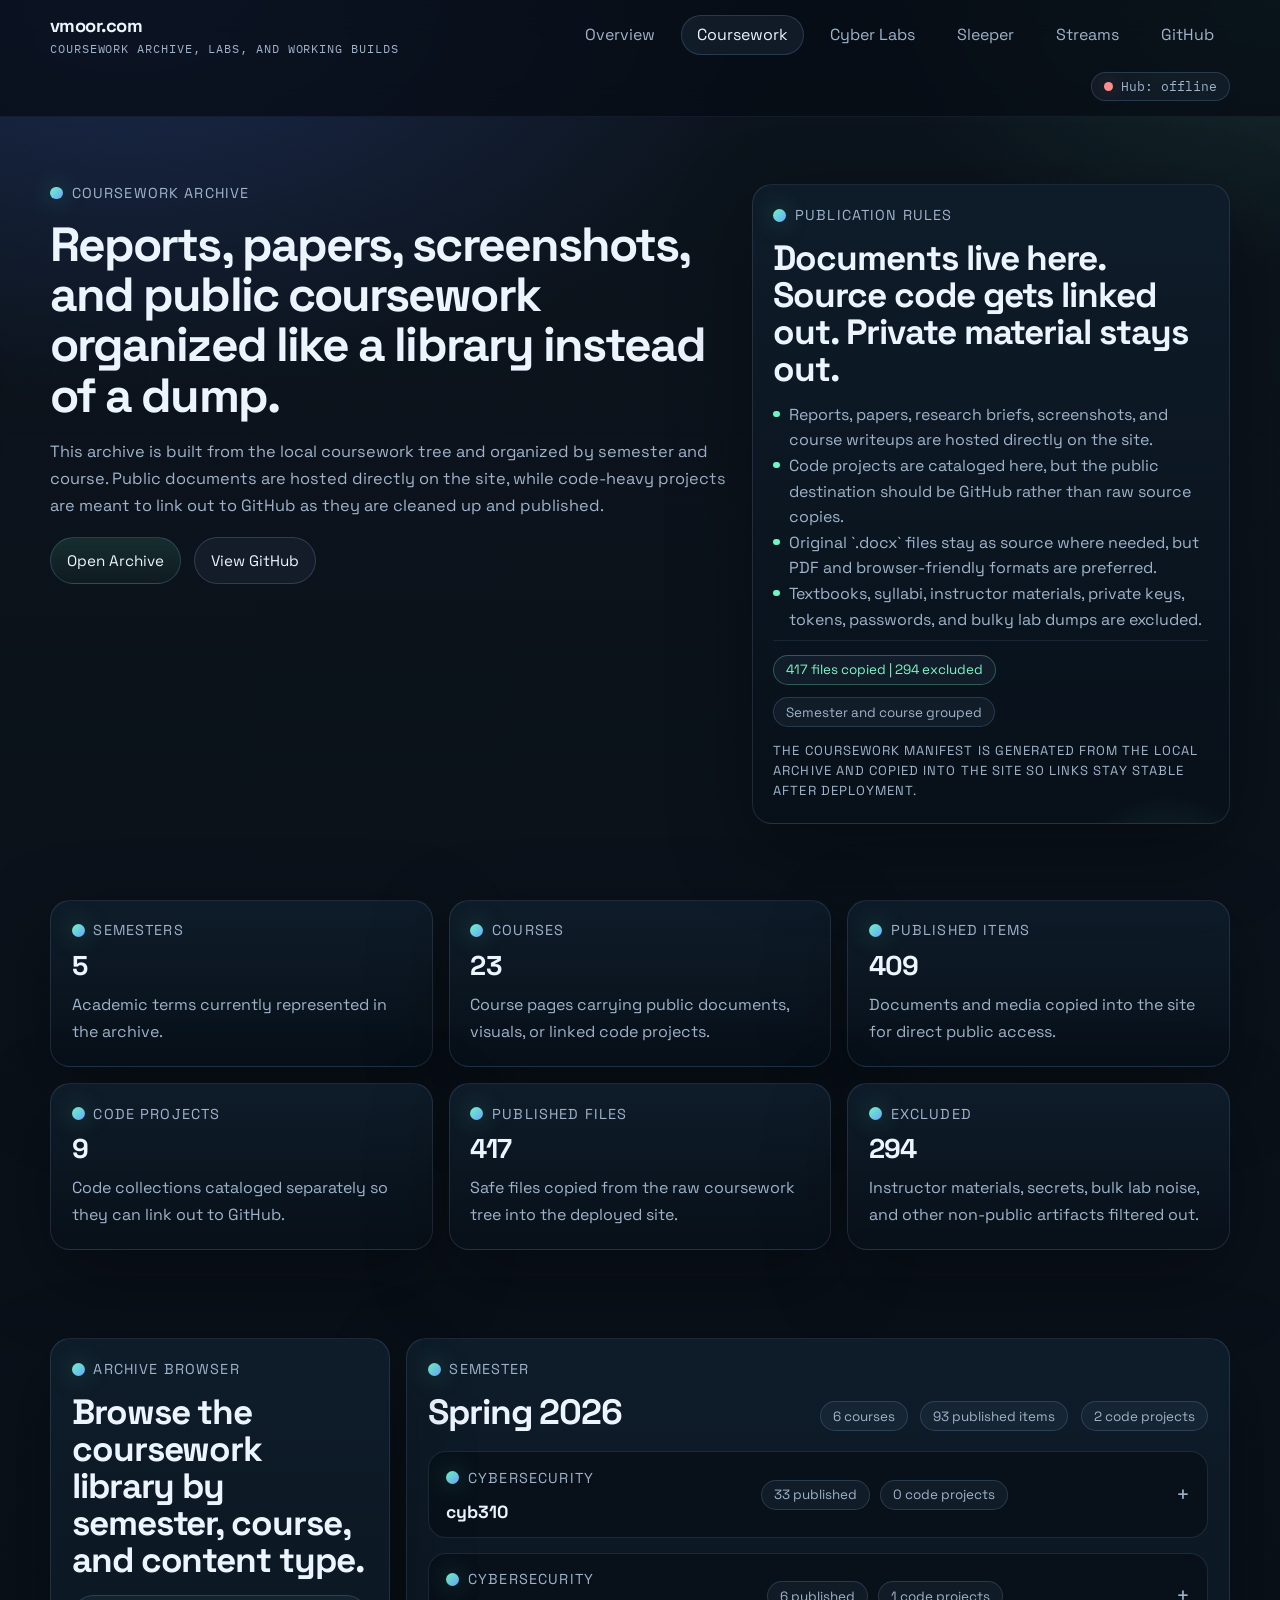
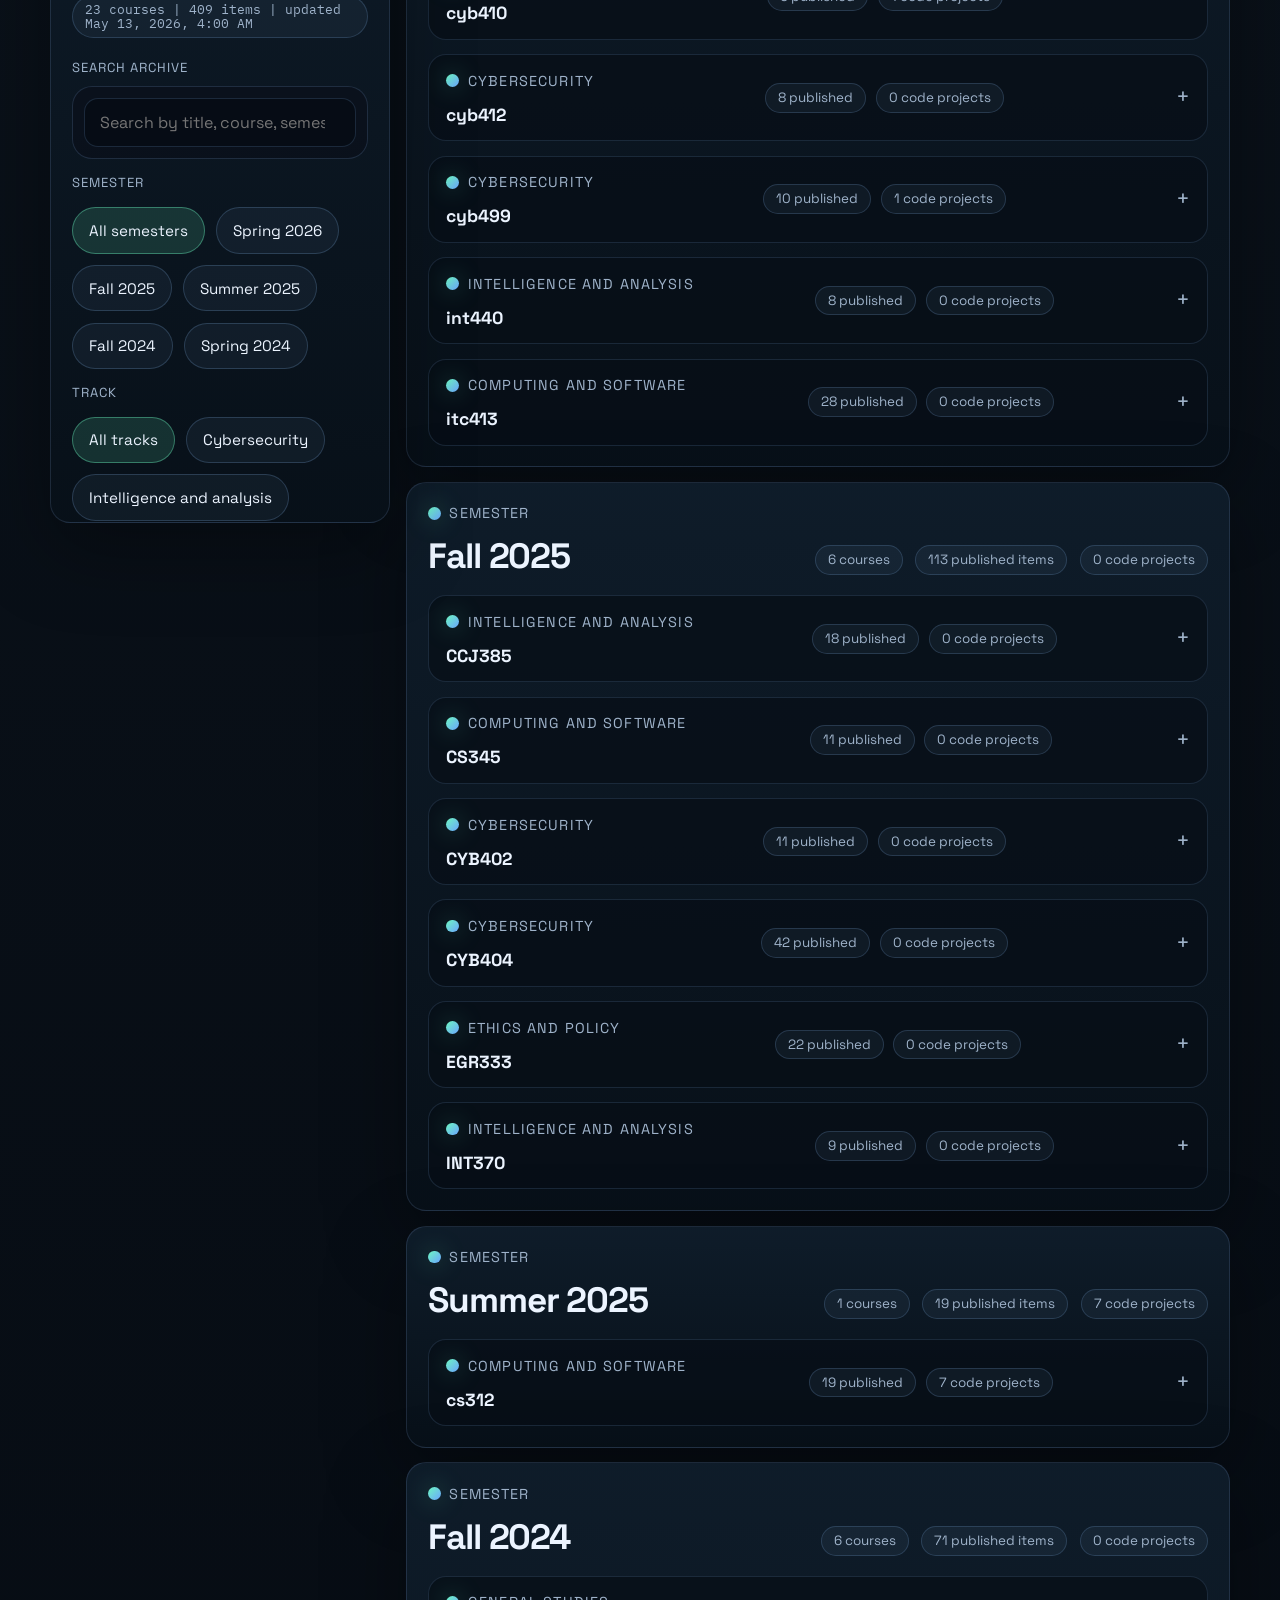
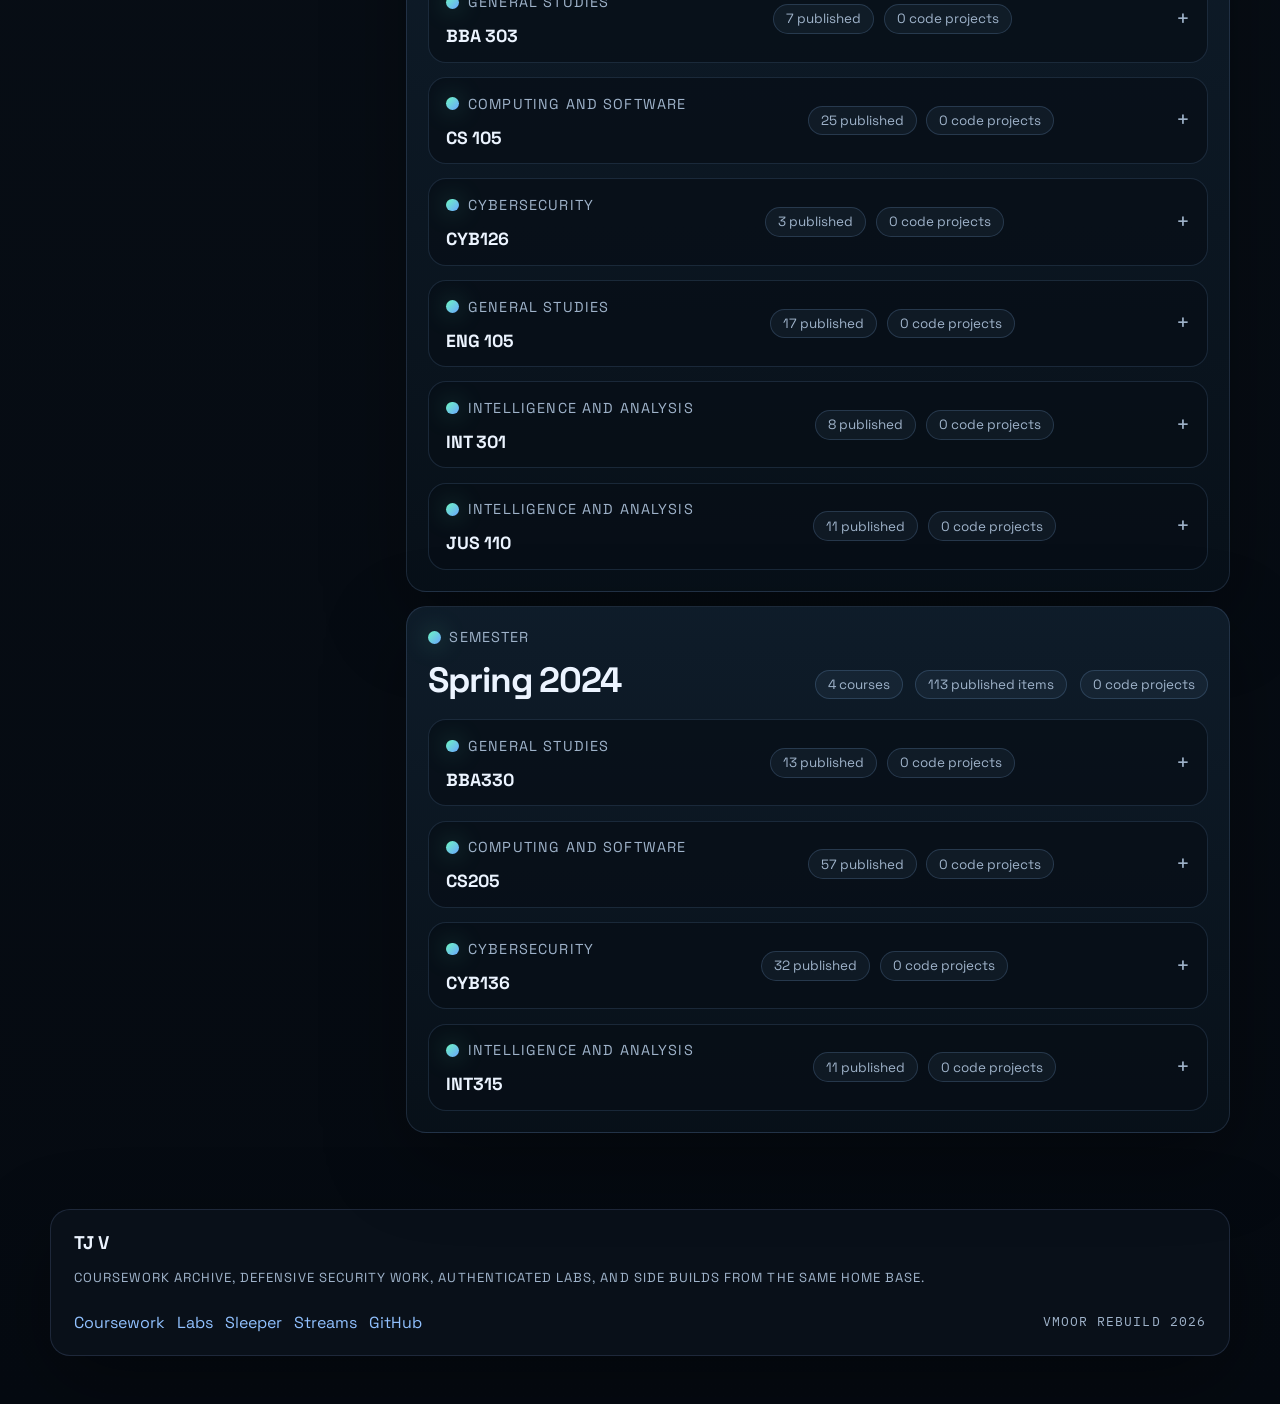
==== coursework/index.html @ 1578f2d1 "Build coursework archive and add document reader" ====
<!doctype html>
<html lang="en">
<head>
  <meta charset="UTF-8" />
  <meta name="viewport" content="width=device-width, initial-scale=1.0" />
  <title>Coursework Archive | vmoor</title>
  <meta
    name="description"
    content="Public coursework archive organized by semester and course, with reports on-site and code projects linked out."
  />
  <link rel="stylesheet" href="../assets/css/site.css" />
</head>
<body data-page="coursework" data-root="..">
  <div data-site-header></div>

  <main>
    <section class="hero">
      <div class="wrap split-grid">
        <div class="hero-copy">
          <div class="eyebrow">Coursework Archive</div>
          <h1>Reports, papers, screenshots, and public coursework organized like a library instead of a dump.</h1>
          <p>
            This archive is built from the local coursework tree and organized by semester and course. Public documents
            are hosted directly on the site, while code-heavy projects are meant to link out to GitHub as they are
            cleaned up and published.
          </p>

          <div class="cta">
            <a class="btn" href="#archiveCatalog">Open Archive</a>
            <a class="btn btn-secondary" href="https://github.com/tjvmooren?tab=repositories" target="_blank" rel="noopener">View GitHub</a>
          </div>
        </div>

        <aside class="hero-panel stack">
          <div class="eyebrow">Publication Rules</div>
          <h2>Documents live here. Source code gets linked out. Private material stays out.</h2>
          <ul class="signal-list">
            <li>Reports, papers, research briefs, screenshots, and course writeups are hosted directly on the site.</li>
            <li>Code projects are cataloged here, but the public destination should be GitHub rather than raw source copies.</li>
            <li>Original `.docx` files stay as source where needed, but PDF and browser-friendly formats are preferred.</li>
            <li>Textbooks, syllabi, instructor materials, private keys, tokens, passwords, and bulky lab dumps are excluded.</li>
          </ul>

          <div class="divider"></div>

          <div class="row">
            <span id="courseworkBuildBadge" class="badge warn">Archive: loading</span>
            <span class="badge">Semester and course grouped</span>
          </div>

          <p class="small">
            The coursework manifest is generated from the local archive and copied into the site so links stay stable
            after deployment.
          </p>
        </aside>
      </div>
    </section>

    <section class="section">
      <div class="wrap">
        <div id="courseworkSummary" class="stat-grid">
          <article class="stat-card">
            <div class="eyebrow">Archive</div>
            <strong>Loading</strong>
            <p>Inspecting semesters, courses, and published items.</p>
          </article>
        </div>
      </div>
    </section>

    <section class="section" id="archiveCatalog">
      <div class="wrap archive-layout">
        <article class="panel stack archive-toolbar">
          <div class="section-heading">
            <div class="stack">
              <div class="eyebrow">Archive Browser</div>
              <h2>Browse the coursework library by semester, course, and content type.</h2>
            </div>
            <span id="courseworkStatus" class="pill mono">Manifest: loading</span>
          </div>

          <label class="field">
            <span class="small">Search archive</span>
            <div class="search">
              <input
                id="courseworkSearch"
                type="search"
                placeholder="Search by title, course, semester, or keyword"
                autocomplete="off"
              />
            </div>
          </label>

          <div class="stack">
            <div class="small">Semester</div>
            <div id="semesterChips" class="chips"></div>
          </div>

          <div class="stack">
            <div class="small">Track</div>
            <div id="domainChips" class="chips"></div>
          </div>

          <div class="stack">
            <div class="small">View</div>
            <div id="modeChips" class="chips"></div>
          </div>
        </article>

        <div class="archive-results">
          <div id="courseworkCatalog" class="collection">
            <article class="resource-card">
              <div class="resource-card__meta">
                <span class="badge warn">Loading</span>
              </div>
              <h3>Building archive view.</h3>
              <p>The manifest and public file map are still loading.</p>
            </article>
          </div>
        </div>
      </div>
    </section>
  </main>

  <dialog id="courseworkPreview" class="modal archive-preview" aria-labelledby="courseworkPreviewTitle">
    <button class="btn btn-small btn-ghost modal-close" type="button" data-preview-close>Close</button>

    <div class="modal-body archive-preview__body">
      <div class="section-heading archive-preview__header">
        <div class="stack">
          <div class="eyebrow">Document Preview</div>
          <h2 id="courseworkPreviewTitle">Preparing preview</h2>
          <p id="courseworkPreviewPath" class="small mono"></p>
        </div>

        <div id="courseworkPreviewMeta" class="row"></div>
      </div>

      <p id="courseworkPreviewStatus" class="small">Loading preview content.</p>

      <div id="courseworkPreviewFrame" class="archive-preview__frame-wrap">
        <article class="resource-card archive-preview__placeholder">
          <div class="resource-card__meta">
            <span class="badge warn">Loading</span>
          </div>
          <h3>Preparing preview.</h3>
          <p>The file preview will appear here when it is ready.</p>
        </article>
      </div>

      <div id="courseworkPreviewActions" class="row"></div>
    </div>
  </dialog>

  <div data-site-footer></div>

  <script src="../assets/js/site-shell.js" defer></script>
  <script src="../assets/js/health-hub.js" defer></script>
  <script src="../assets/js/coursework.js" defer></script>
</body>
</html>
---- assets/css/site.css ----
@import url("https://fonts.googleapis.com/css2?family=IBM+Plex+Mono:wght@400;500;600&family=Space+Grotesk:wght@400;500;700&display=swap");

[hidden] {
  display: none !important;
}

:root {
  --bg: #081018;
  --bg-deep: #050a11;
  --surface: rgba(11, 20, 31, 0.78);
  --surface-strong: rgba(14, 27, 41, 0.96);
  --surface-soft: rgba(121, 170, 255, 0.08);
  --border: rgba(154, 188, 255, 0.14);
  --border-strong: rgba(154, 188, 255, 0.3);
  --text: #ecf4ff;
  --muted: #9fb3ca;
  --link: #91c1ff;
  --accent: #6df7c1;
  --accent-alt: #6ba4ff;
  --accent-warm: #ffd36f;
  --good: #7df7c2;
  --warn: #ffd36f;
  --bad: #ff8d8d;
  --radius-sm: 14px;
  --radius-md: 20px;
  --radius-lg: 28px;
  --shadow: 0 26px 80px rgba(0, 0, 0, 0.34);
}

* {
  box-sizing: border-box;
}

html {
  scroll-behavior: smooth;
}

body {
  margin: 0;
  min-height: 100vh;
  color: var(--text);
  font-family: "Space Grotesk", "Segoe UI", sans-serif;
  background:
    radial-gradient(1200px 720px at 10% 0%, rgba(83, 123, 255, 0.22), transparent 55%),
    radial-gradient(900px 600px at 100% 0%, rgba(109, 247, 193, 0.11), transparent 45%),
    linear-gradient(180deg, rgba(7, 15, 24, 0.98), rgba(5, 10, 17, 1));
  position: relative;
}

body::before {
  content: "";
  position: fixed;
  inset: 0;
  pointer-events: none;
  background-image:
    linear-gradient(rgba(145, 193, 255, 0.04) 1px, transparent 1px),
    linear-gradient(90deg, rgba(145, 193, 255, 0.04) 1px, transparent 1px);
  background-size: 48px 48px;
  mask-image: linear-gradient(180deg, rgba(255, 255, 255, 0.18), transparent 70%);
}

a {
  color: var(--link);
  text-decoration: none;
}

a:hover {
  text-decoration: underline;
}

img {
  max-width: 100%;
}

h1,
h2,
h3 {
  margin: 0;
  line-height: 1.05;
}

h1 {
  font-size: clamp(1.8rem, 4vw, 3rem);
  letter-spacing: -0.04em;
}

h2 {
  font-size: clamp(1.55rem, 3vw, 2.2rem);
  letter-spacing: -0.03em;
}

h3 {
  font-size: 1.1rem;
}

p {
  margin: 0;
  color: var(--muted);
  max-width: 72ch;
  line-height: 1.65;
}

ul {
  margin: 0;
  padding-left: 1.1rem;
}

li {
  color: var(--muted);
  line-height: 1.6;
}

.wrap {
  width: min(1180px, calc(100% - 2rem));
  margin: 0 auto;
}

.section {
  padding: 2.75rem 0;
}

.section-heading {
  display: flex;
  justify-content: space-between;
  gap: 1rem;
  align-items: end;
  flex-wrap: wrap;
  margin-bottom: 1.25rem;
}

.eyebrow,
.kicker,
.brand-subtitle,
.small,
.tag {
  color: var(--muted);
  font-size: 0.9rem;
  letter-spacing: 0.08em;
  text-transform: uppercase;
}

.eyebrow {
  display: inline-flex;
  gap: 0.55rem;
  align-items: center;
}

.eyebrow::before {
  content: "";
  width: 0.8rem;
  height: 0.8rem;
  border-radius: 999px;
  background: linear-gradient(135deg, var(--accent), var(--accent-alt));
  box-shadow: 0 0 24px rgba(109, 247, 193, 0.35);
}

.mono {
  font-family: "IBM Plex Mono", Consolas, monospace;
}

.muted {
  color: var(--muted);
}

.small {
  font-size: 0.82rem;
  line-height: 1.55;
}

.stack > * + * {
  margin-top: 0.85rem;
}

.site-header {
  position: sticky;
  top: 0;
  z-index: 20;
  backdrop-filter: blur(16px);
  background: rgba(6, 12, 20, 0.72);
  border-bottom: 1px solid rgba(154, 188, 255, 0.08);
}

.site-header__inner {
  display: flex;
  align-items: center;
  justify-content: space-between;
  gap: 1rem;
  min-height: 4.8rem;
  padding: 0.9rem 0;
  flex-wrap: wrap;
}

.brand-lockup {
  display: inline-flex;
  flex-direction: column;
  gap: 0.2rem;
}

.brand-lockup:hover {
  text-decoration: none;
}

.brand-title {
  color: var(--text);
  font-size: 1.15rem;
  font-weight: 700;
  letter-spacing: -0.03em;
}

.brand-subtitle {
  font-size: 0.72rem;
}

.site-nav {
  display: flex;
  gap: 0.6rem;
  flex-wrap: wrap;
  align-items: center;
}

.site-nav__link {
  display: inline-flex;
  align-items: center;
  min-height: 2.5rem;
  padding: 0.5rem 0.95rem;
  border-radius: 999px;
  border: 1px solid transparent;
  color: var(--muted);
  transition: border-color 160ms ease, background 160ms ease, color 160ms ease;
}

.site-nav__link:hover,
.site-nav__link.is-active {
  color: var(--text);
  text-decoration: none;
  background: rgba(145, 193, 255, 0.08);
  border-color: rgba(145, 193, 255, 0.18);
}

.site-status {
  margin-left: auto;
}

.site-footer {
  padding: 2rem 0 3rem;
}

.site-footer__inner {
  display: flex;
  justify-content: space-between;
  gap: 1.5rem;
  flex-wrap: wrap;
  padding: 1.35rem 1.45rem;
  background: rgba(10, 17, 27, 0.9);
  border: 1px solid var(--border);
  border-radius: var(--radius-md);
  box-shadow: var(--shadow);
}

.footer-links {
  display: flex;
  gap: 0.75rem;
  flex-wrap: wrap;
  align-items: center;
}

.hero {
  padding: 4.2rem 0 2rem;
}

.hero-grid,
.split-grid {
  display: grid;
  grid-template-columns: minmax(0, 1.35fr) minmax(300px, 0.95fr);
  gap: 1.35rem;
  align-items: stretch;
}

.hero-copy {
  display: flex;
  flex-direction: column;
  gap: 1.1rem;
}

.hero-copy p {
  font-size: 1.02rem;
}

.hero-panel,
.panel,
.card,
.feature-card,
.stat-card,
.resource-card {
  padding: 1.3rem;
  border-radius: var(--radius-md);
  border: 1px solid var(--border);
  background:
    linear-gradient(180deg, rgba(15, 28, 42, 0.96), rgba(8, 16, 25, 0.94)),
    var(--surface);
  box-shadow: var(--shadow);
}

.hero-panel {
  position: relative;
  overflow: hidden;
}

.hero-panel::after {
  content: "";
  position: absolute;
  inset: auto -10% -30% auto;
  width: 220px;
  height: 220px;
  border-radius: 999px;
  background: radial-gradient(circle, rgba(109, 247, 193, 0.18), transparent 70%);
}

.cta,
.actions,
.row {
  display: flex;
  gap: 0.8rem;
  flex-wrap: wrap;
  align-items: center;
}

.btn,
.mini-btn,
.chip,
.pager button,
.search button,
.tab {
  appearance: none;
  display: inline-flex;
  align-items: center;
  justify-content: center;
  gap: 0.5rem;
  min-height: 2.9rem;
  padding: 0.8rem 1rem;
  border-radius: 999px;
  border: 1px solid rgba(145, 193, 255, 0.2);
  background: linear-gradient(180deg, rgba(109, 247, 193, 0.12), rgba(109, 247, 193, 0.04));
  color: var(--text);
  cursor: pointer;
  font-family: inherit;
  font-size: 0.95rem;
  transition: transform 160ms ease, border-color 160ms ease, background 160ms ease;
}

.btn:hover,
.mini-btn:hover,
.chip:hover,
.pager button:hover,
.search button:hover,
.tab:hover {
  text-decoration: none;
  border-color: var(--border-strong);
  transform: translateY(-1px);
}

.btn-secondary,
.mini-btn,
.tab,
.chip,
.pager button,
.search button {
  background: rgba(145, 193, 255, 0.06);
}

.btn-ghost {
  background: transparent;
}

.btn-block {
  width: 100%;
}

.btn-small {
  min-height: 2.35rem;
  padding: 0.5rem 0.85rem;
  font-size: 0.88rem;
}

.pill,
.badge {
  display: inline-flex;
  align-items: center;
  gap: 0.5rem;
  padding: 0.45rem 0.75rem;
  border-radius: 999px;
  border: 1px solid rgba(145, 193, 255, 0.18);
  background: rgba(145, 193, 255, 0.06);
  color: var(--muted);
  font-size: 0.84rem;
  line-height: 1;
}

.badge.good {
  border-color: rgba(125, 247, 194, 0.28);
  color: var(--good);
}

.badge.warn {
  border-color: rgba(255, 211, 111, 0.28);
  color: var(--warn);
}

.badge.bad {
  border-color: rgba(255, 141, 141, 0.28);
  color: var(--bad);
}

.dot {
  width: 0.58rem;
  height: 0.58rem;
  border-radius: 999px;
  background: var(--warn);
  box-shadow: 0 0 18px rgba(255, 211, 111, 0.4);
}

.dot.good {
  background: var(--good);
  box-shadow: 0 0 18px rgba(125, 247, 194, 0.38);
}

.dot.bad {
  background: var(--bad);
  box-shadow: 0 0 18px rgba(255, 141, 141, 0.34);
}

.dot.warn {
  background: var(--warn);
}

.stat-grid,
.feature-grid,
.card-grid,
.champions-grid,
.metrics-grid {
  display: grid;
  grid-template-columns: repeat(3, minmax(0, 1fr));
  gap: 1rem;
}

.stat-card,
.feature-card {
  display: flex;
  flex-direction: column;
  gap: 0.8rem;
}

.stat-card strong,
.kpi {
  font-size: 1.7rem;
  line-height: 1;
  letter-spacing: -0.03em;
}

.card-grid {
  grid-template-columns: repeat(2, minmax(0, 1fr));
}

.signal-list {
  list-style: none;
  padding: 0;
}

.signal-list li {
  position: relative;
  padding-left: 1rem;
}

.signal-list li::before {
  content: "";
  position: absolute;
  left: 0;
  top: 0.55rem;
  width: 0.42rem;
  height: 0.42rem;
  border-radius: 999px;
  background: var(--accent);
}

.field {
  display: flex;
  flex-direction: column;
  gap: 0.45rem;
}

.input-grid {
  display: grid;
  gap: 0.9rem;
}

.input,
.select,
.search input {
  width: 100%;
  min-height: 3rem;
  padding: 0.82rem 0.95rem;
  border-radius: 14px;
  border: 1px solid rgba(145, 193, 255, 0.16);
  background: rgba(6, 13, 22, 0.88);
  color: var(--text);
  font: inherit;
  outline: none;
}

.input:focus,
.select:focus,
.search input:focus {
  border-color: rgba(109, 247, 193, 0.48);
  box-shadow: 0 0 0 1px rgba(109, 247, 193, 0.3);
}

.status-line {
  min-height: 1.5rem;
}

.collection {
  display: flex;
  flex-direction: column;
  gap: 0.9rem;
}

.resource-card {
  display: flex;
  flex-direction: column;
  gap: 0.75rem;
}

.resource-card__meta {
  display: flex;
  gap: 0.5rem;
  flex-wrap: wrap;
}

.divider {
  height: 1px;
  background: rgba(145, 193, 255, 0.1);
  margin: 0.5rem 0;
}

table {
  width: 100%;
  border-collapse: collapse;
}

th,
td {
  padding: 0.9rem 0.7rem;
  border-bottom: 1px solid rgba(145, 193, 255, 0.1);
  text-align: left;
  font-size: 0.95rem;
}

th {
  color: var(--muted);
  font-weight: 500;
}

td.num {
  text-align: right;
}

.tabs {
  display: inline-flex;
  gap: 0.45rem;
  flex-wrap: wrap;
  padding: 0.45rem;
  border-radius: 18px;
  background: rgba(145, 193, 255, 0.05);
  border: 1px solid rgba(145, 193, 255, 0.12);
}

.tab {
  min-height: 2.4rem;
  padding: 0.55rem 0.85rem;
  font-size: 0.88rem;
}

.tab[aria-selected="true"] {
  background: rgba(109, 247, 193, 0.14);
  border-color: rgba(109, 247, 193, 0.34);
  color: var(--text);
}

.tab-badge {
  padding: 0.2rem 0.5rem;
  border-radius: 999px;
  border: 1px solid rgba(145, 193, 255, 0.16);
  font-size: 0.74rem;
  color: var(--muted);
}

.tab-panel[hidden] {
  display: none;
}

.grid {
  display: grid;
  gap: 1rem;
}

.stream-card {
  display: flex;
  flex-direction: column;
  gap: 1rem;
  padding: 1rem;
  border-radius: var(--radius-md);
  border: 1px dashed rgba(145, 193, 255, 0.22);
  background: rgba(10, 17, 27, 0.75);
}

.thumb-wrap {
  width: 100%;
  aspect-ratio: 16 / 9;
  border-radius: 18px;
  overflow: hidden;
  border: 1px solid rgba(145, 193, 255, 0.14);
  background: linear-gradient(135deg, rgba(109, 247, 193, 0.1), rgba(107, 164, 255, 0.12));
}

.player {
  width: 100%;
  height: 100%;
  border: 0;
  display: block;
}

.stream-top {
  display: flex;
  justify-content: space-between;
  gap: 0.8rem;
  align-items: start;
}

.stream-title {
  font-size: 1.08rem;
  font-weight: 700;
}

.stream-meta,
.stream-actions {
  display: flex;
  gap: 0.75rem;
  flex-wrap: wrap;
  align-items: center;
}

.search {
  display: flex;
  gap: 0.8rem;
  padding: 0.7rem;
  border-radius: 20px;
  border: 1px solid rgba(145, 193, 255, 0.16);
  background: rgba(10, 17, 27, 0.82);
}

.chips {
  display: flex;
  gap: 0.7rem;
  flex-wrap: wrap;
}

.chip.is-active {
  border-color: rgba(109, 247, 193, 0.38);
  background: rgba(109, 247, 193, 0.14);
}

.archive-layout {
  display: grid;
  grid-template-columns: minmax(280px, 340px) minmax(0, 1fr);
  gap: 1rem;
  align-items: start;
}

.archive-results {
  min-width: 0;
}

.archive-toolbar {
  position: sticky;
  top: 6.2rem;
  z-index: 12;
  align-self: start;
  max-height: calc(100vh - 7.2rem);
  overflow: auto;
}

.archive-semester {
  gap: 1rem;
  scroll-margin-top: 7.5rem;
}

.archive-grid {
  grid-template-columns: repeat(2, minmax(0, 1fr));
}

.archive-entry {
  min-height: 100%;
}

.archive-entry__actions {
  align-items: stretch;
}

.archive-section-heading {
  display: flex;
  align-items: center;
  justify-content: space-between;
  gap: 0.8rem;
  flex-wrap: wrap;
}

.course-details {
  border: 1px solid rgba(145, 193, 255, 0.14);
  border-radius: 18px;
  background: rgba(7, 14, 23, 0.72);
  overflow: hidden;
}

.course-details[open] {
  border-color: rgba(145, 193, 255, 0.24);
}

.course-details__summary {
  list-style: none;
  display: flex;
  align-items: center;
  justify-content: space-between;
  gap: 1rem;
  padding: 1rem 1.1rem;
  cursor: pointer;
}

.course-details__summary::-webkit-details-marker {
  display: none;
}

.course-details__summary::after {
  content: "+";
  font-size: 1.4rem;
  line-height: 1;
  color: var(--muted);
}

.course-details[open] .course-details__summary::after {
  content: "-";
}

.course-details__meta {
  display: flex;
  gap: 0.6rem;
  flex-wrap: wrap;
  justify-content: end;
}

.course-details__body {
  padding: 0 1.1rem 1.1rem;
}

.status {
  min-height: 1.3rem;
}

.modal {
  border: 1px solid rgba(145, 193, 255, 0.16);
  background: rgba(8, 16, 25, 0.98);
  color: var(--text);
  border-radius: 22px;
  width: min(980px, calc(100vw - 2rem));
}

.modal::backdrop {
  background: rgba(0, 0, 0, 0.7);
}

.modal-close {
  position: absolute;
  top: 0.8rem;
  right: 0.8rem;
}

.modal-body {
  padding: 1.25rem;
}

.archive-preview {
  position: relative;
  overflow: hidden;
}

.archive-preview__body {
  display: flex;
  flex-direction: column;
  gap: 1rem;
}

.archive-preview__header {
  margin-bottom: 0;
}

.archive-preview__frame-wrap {
  min-height: 62vh;
  border-radius: 18px;
  border: 1px solid rgba(145, 193, 255, 0.14);
  background: rgba(5, 10, 17, 0.95);
  overflow: hidden;
}

.archive-preview__placeholder {
  min-height: 62vh;
  justify-content: center;
}

.archive-preview__frame,
.archive-preview__video {
  width: 100%;
  min-height: 62vh;
  border: 0;
  display: block;
  background: rgba(5, 10, 17, 0.95);
}

.archive-preview__image {
  display: block;
  width: 100%;
  max-height: 72vh;
  object-fit: contain;
  background: rgba(5, 10, 17, 0.95);
}

.archive-preview__text-wrap {
  min-height: 62vh;
  padding: 1rem;
  overflow: auto;
}

.archive-preview__text {
  margin: 0;
  white-space: pre-wrap;
  line-height: 1.7;
  color: var(--text);
  font-family: "Space Grotesk", "Segoe UI", sans-serif;
}

.coursework-viewer-page main.section {
  padding-top: 2rem;
}

.is-embedded-reader {
  background: rgba(5, 10, 17, 0.98);
}

.is-embedded-reader::before {
  display: none;
}

.is-embedded-reader main.section {
  padding: 0;
}

.is-embedded-reader .wrap {
  width: 100%;
}

.reader-shell {
  min-height: 70vh;
}

.reader-shell__header {
  margin-bottom: 0;
}

.reader-panel {
  min-height: 62vh;
  border-radius: 18px;
  border: 1px solid rgba(145, 193, 255, 0.14);
  background: rgba(5, 10, 17, 0.95);
  overflow: hidden;
}

.reader-placeholder {
  min-height: 62vh;
  justify-content: center;
}

.reader-document {
  padding: 1.2rem;
}

.reader-text {
  margin: 0;
  white-space: pre-wrap;
  line-height: 1.7;
  color: var(--text);
  font-family: "Space Grotesk", "Segoe UI", sans-serif;
}

.reader-prose {
  color: var(--text);
}

.reader-prose > :first-child {
  margin-top: 0;
}

.reader-prose > :last-child {
  margin-bottom: 0;
}

.reader-prose p,
.reader-prose li,
.reader-prose td,
.reader-prose th,
.reader-prose blockquote {
  color: var(--text);
}

.reader-prose h1,
.reader-prose h2,
.reader-prose h3,
.reader-prose h4 {
  margin-top: 1.2rem;
  margin-bottom: 0.6rem;
}

.reader-prose ul,
.reader-prose ol {
  padding-left: 1.2rem;
}

.reader-prose table {
  margin-top: 1rem;
}

.reader-figure {
  margin: 0;
  padding: 1rem;
}

.reader-image {
  display: block;
  width: 100%;
  max-height: 72vh;
  object-fit: contain;
}

.reader-frame,
.reader-video {
  width: 100%;
  min-height: 62vh;
  border: 0;
  display: block;
  background: rgba(5, 10, 17, 0.95);
}

.champ-card {
  display: flex;
  flex-direction: column;
  gap: 0.45rem;
}

.champ-year {
  color: var(--muted);
  font-size: 0.78rem;
  text-transform: uppercase;
  letter-spacing: 0.08em;
}

.champ-name {
  font-size: 1.15rem;
  font-weight: 700;
}

.champ-sub {
  color: var(--muted);
}

.champ-badges {
  display: flex;
  gap: 0.5rem;
  flex-wrap: wrap;
}

.loading {
  display: flex;
  gap: 0.8rem;
  align-items: center;
}

.loading .dot {
  background: var(--accent-alt);
  animation: pulse 1s infinite ease-in-out;
}

.error {
  color: var(--bad);
}

@keyframes pulse {
  0% {
    transform: scale(1);
    opacity: 0.35;
  }

  50% {
    transform: scale(1.35);
    opacity: 1;
  }

  100% {
    transform: scale(1);
    opacity: 0.35;
  }
}

@media (max-width: 980px) {
  .archive-layout,
  .hero-grid,
  .split-grid,
  .stat-grid,
  .feature-grid,
  .metrics-grid,
  .champions-grid,
  .archive-grid {
    grid-template-columns: 1fr;
  }

  .card-grid {
    grid-template-columns: 1fr;
  }

  .site-status {
    margin-left: 0;
  }

  .archive-toolbar {
    position: static;
    max-height: none;
  }
}

@media (max-width: 720px) {
  body::before {
    background-size: 28px 28px;
  }

  .hero {
    padding-top: 3rem;
  }

  h1 {
    font-size: clamp(2.2rem, 12vw, 3.5rem);
  }

  .wrap {
    width: min(100% - 1.2rem, 1180px);
  }

  .site-header__inner,
  .site-footer__inner,
  .stream-top,
  .section-heading,
  .course-details__summary {
    flex-direction: column;
    align-items: start;
  }

  th,
  td {
    font-size: 0.88rem;
    padding-inline: 0.45rem;
  }

  .course-details__meta {
    justify-content: start;
  }

  .archive-preview__frame-wrap,
  .archive-preview__placeholder,
  .archive-preview__frame,
  .archive-preview__video,
  .archive-preview__text-wrap,
  .reader-panel,
  .reader-placeholder,
  .reader-frame,
  .reader-video {
    min-height: 50vh;
  }

  .archive-preview__image {
    max-height: 56vh;
  }

  .reader-image {
    max-height: 56vh;
  }
}
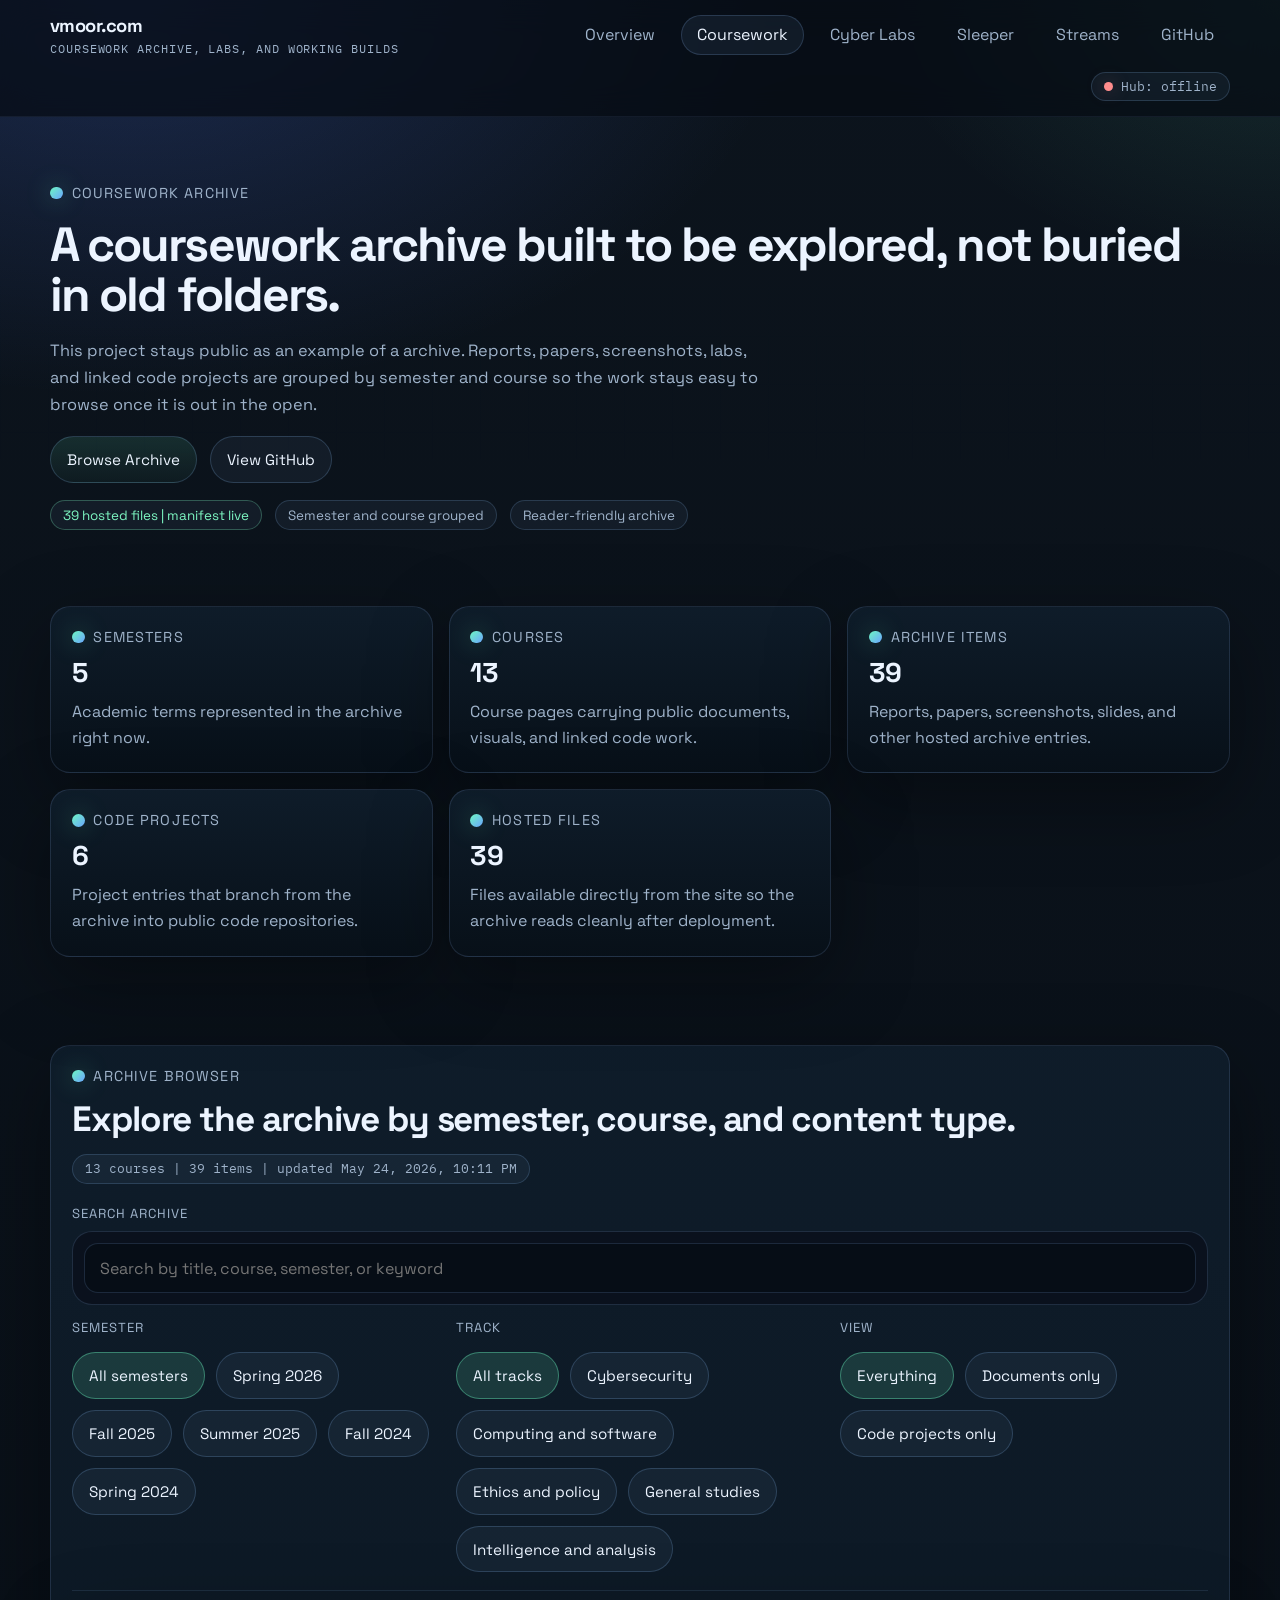
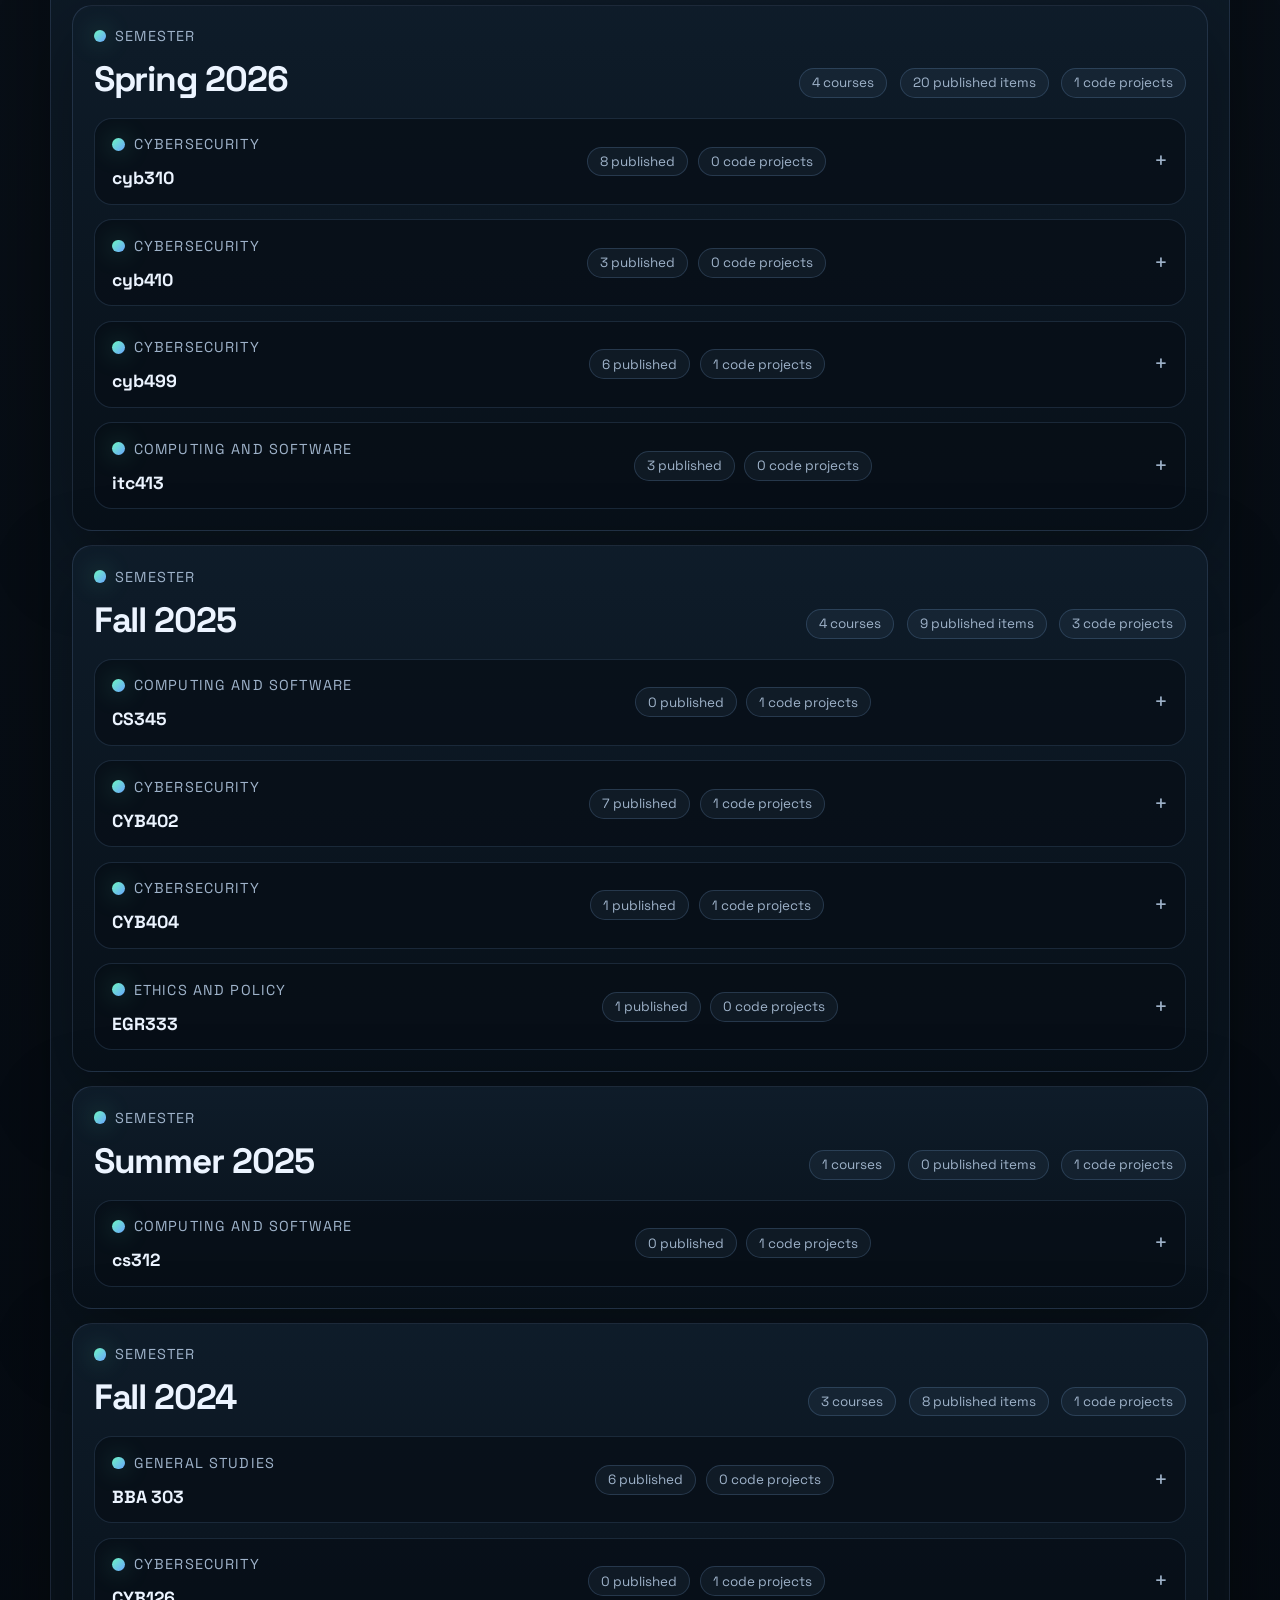
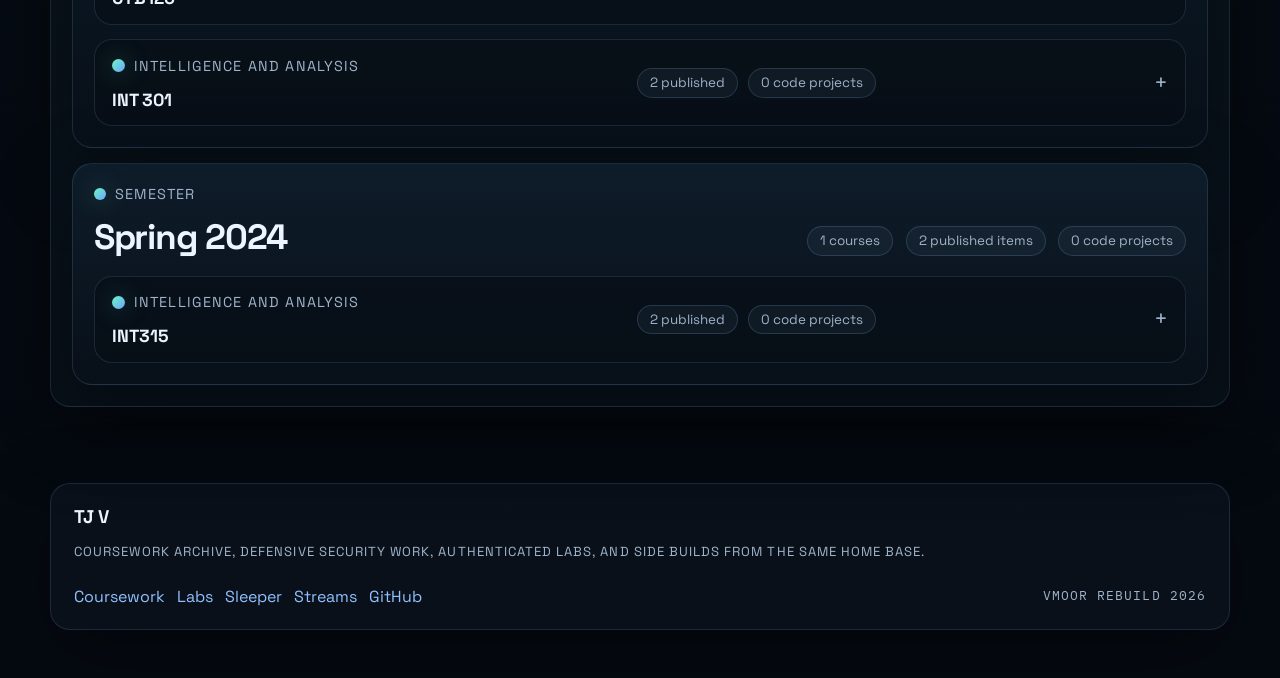
==== commit c4882ca0: "Update to coursework for readability" ====
--- a/coursework/index.html
+++ b/coursework/index.html
@@ -6,7 +6,7 @@
   <title>Coursework Archive | vmoor</title>
   <meta
     name="description"
-    content="Public coursework archive organized by semester and course, with reports on-site and code projects linked out."
+    content="Coursework archive on vmoor.com with reports, labs, papers, screenshots, and linked code projects organized by semester and course."
   />
   <link rel="stylesheet" href="../assets/css/site.css" />
 </head>
@@ -15,44 +15,27 @@
 
   <main>
     <section class="hero">
-      <div class="wrap split-grid">
+      <div class="wrap">
         <div class="hero-copy">
           <div class="eyebrow">Coursework Archive</div>
-          <h1>Reports, papers, screenshots, and public coursework organized like a library instead of a dump.</h1>
+          <h1>A coursework archive built to be explored, not buried in old folders.</h1>
           <p>
-            This archive is built from the local coursework tree and organized by semester and course. Public documents
-            are hosted directly on the site, while code-heavy projects are meant to link out to GitHub as they are
-            cleaned up and published.
+            This project stays public as an example of a archive. Reports, papers,
+            screenshots, labs, and linked code projects are grouped by semester and course so the work stays easy to
+            browse once it is out in the open.
           </p>
 
           <div class="cta">
-            <a class="btn" href="#archiveCatalog">Open Archive</a>
+            <a class="btn" href="#archiveCatalog">Browse Archive</a>
             <a class="btn btn-secondary" href="https://github.com/tjvmooren?tab=repositories" target="_blank" rel="noopener">View GitHub</a>
           </div>
-        </div>
-
-        <aside class="hero-panel stack">
-          <div class="eyebrow">Publication Rules</div>
-          <h2>Documents live here. Source code gets linked out. Private material stays out.</h2>
-          <ul class="signal-list">
-            <li>Reports, papers, research briefs, screenshots, and course writeups are hosted directly on the site.</li>
-            <li>Code projects are cataloged here, but the public destination should be GitHub rather than raw source copies.</li>
-            <li>Original `.docx` files stay as source where needed, but PDF and browser-friendly formats are preferred.</li>
-            <li>Textbooks, syllabi, instructor materials, private keys, tokens, passwords, and bulky lab dumps are excluded.</li>
-          </ul>
-
-          <div class="divider"></div>
 
           <div class="row">
             <span id="courseworkBuildBadge" class="badge warn">Archive: loading</span>
             <span class="badge">Semester and course grouped</span>
+            <span class="badge">Reader-friendly archive</span>
           </div>
-
-          <p class="small">
-            The coursework manifest is generated from the local archive and copied into the site so links stay stable
-            after deployment.
-          </p>
-        </aside>
+        </div>
       </div>
     </section>
 
@@ -69,55 +52,59 @@
     </section>
 
     <section class="section" id="archiveCatalog">
-      <div class="wrap archive-layout">
-        <article class="panel stack archive-toolbar">
+      <div class="wrap">
+        <article class="panel stack archive-browser-shell">
           <div class="section-heading">
             <div class="stack">
               <div class="eyebrow">Archive Browser</div>
-              <h2>Browse the coursework library by semester, course, and content type.</h2>
+              <h2>Explore the archive by semester, course, and content type.</h2>
             </div>
             <span id="courseworkStatus" class="pill mono">Manifest: loading</span>
           </div>
 
-          <label class="field">
-            <span class="small">Search archive</span>
-            <div class="search">
-              <input
-                id="courseworkSearch"
-                type="search"
-                placeholder="Search by title, course, semester, or keyword"
-                autocomplete="off"
-              />
+          <div class="archive-toolbar stack">
+            <label class="field">
+              <span class="small">Search archive</span>
+              <div class="search">
+                <input
+                  id="courseworkSearch"
+                  type="search"
+                  placeholder="Search by title, course, semester, or keyword"
+                  autocomplete="off"
+                />
+              </div>
+            </label>
+
+            <div class="archive-filter-grid">
+              <div class="stack">
+                <div class="small">Semester</div>
+                <div id="semesterChips" class="chips"></div>
+              </div>
+
+              <div class="stack">
+                <div class="small">Track</div>
+                <div id="domainChips" class="chips"></div>
+              </div>
+
+              <div class="stack">
+                <div class="small">View</div>
+                <div id="modeChips" class="chips"></div>
+              </div>
             </div>
-          </label>
-
-          <div class="stack">
-            <div class="small">Semester</div>
-            <div id="semesterChips" class="chips"></div>
           </div>
 
-          <div class="stack">
-            <div class="small">Track</div>
-            <div id="domainChips" class="chips"></div>
-          </div>
-
-          <div class="stack">
-            <div class="small">View</div>
-            <div id="modeChips" class="chips"></div>
+          <div class="archive-results">
+            <div id="courseworkCatalog" class="collection">
+              <article class="resource-card">
+                <div class="resource-card__meta">
+                  <span class="badge warn">Loading</span>
+                </div>
+                <h3>Building archive view.</h3>
+                <p>The manifest and public file map are still loading.</p>
+              </article>
+            </div>
           </div>
         </article>
-
-        <div class="archive-results">
-          <div id="courseworkCatalog" class="collection">
-            <article class="resource-card">
-              <div class="resource-card__meta">
-                <span class="badge warn">Loading</span>
-              </div>
-              <h3>Building archive view.</h3>
-              <p>The manifest and public file map are still loading.</p>
-            </article>
-          </div>
-        </div>
       </div>
     </section>
   </main>
--- a/assets/css/site.css
+++ b/assets/css/site.css
@@ -676,17 +676,24 @@
   align-items: start;
 }
 
+.archive-browser-shell {
+  gap: 1.2rem;
+}
+
 .archive-results {
   min-width: 0;
 }
 
 .archive-toolbar {
-  position: sticky;
-  top: 6.2rem;
-  z-index: 12;
-  align-self: start;
-  max-height: calc(100vh - 7.2rem);
-  overflow: auto;
+  gap: 1rem;
+  padding-bottom: 1.1rem;
+  border-bottom: 1px solid rgba(145, 193, 255, 0.12);
+}
+
+.archive-filter-grid {
+  display: grid;
+  grid-template-columns: repeat(3, minmax(0, 1fr));
+  gap: 1rem;
 }
 
 .archive-semester {
@@ -1037,9 +1044,8 @@
     margin-left: 0;
   }
 
-  .archive-toolbar {
-    position: static;
-    max-height: none;
+  .archive-filter-grid {
+    grid-template-columns: 1fr;
   }
 }
 
